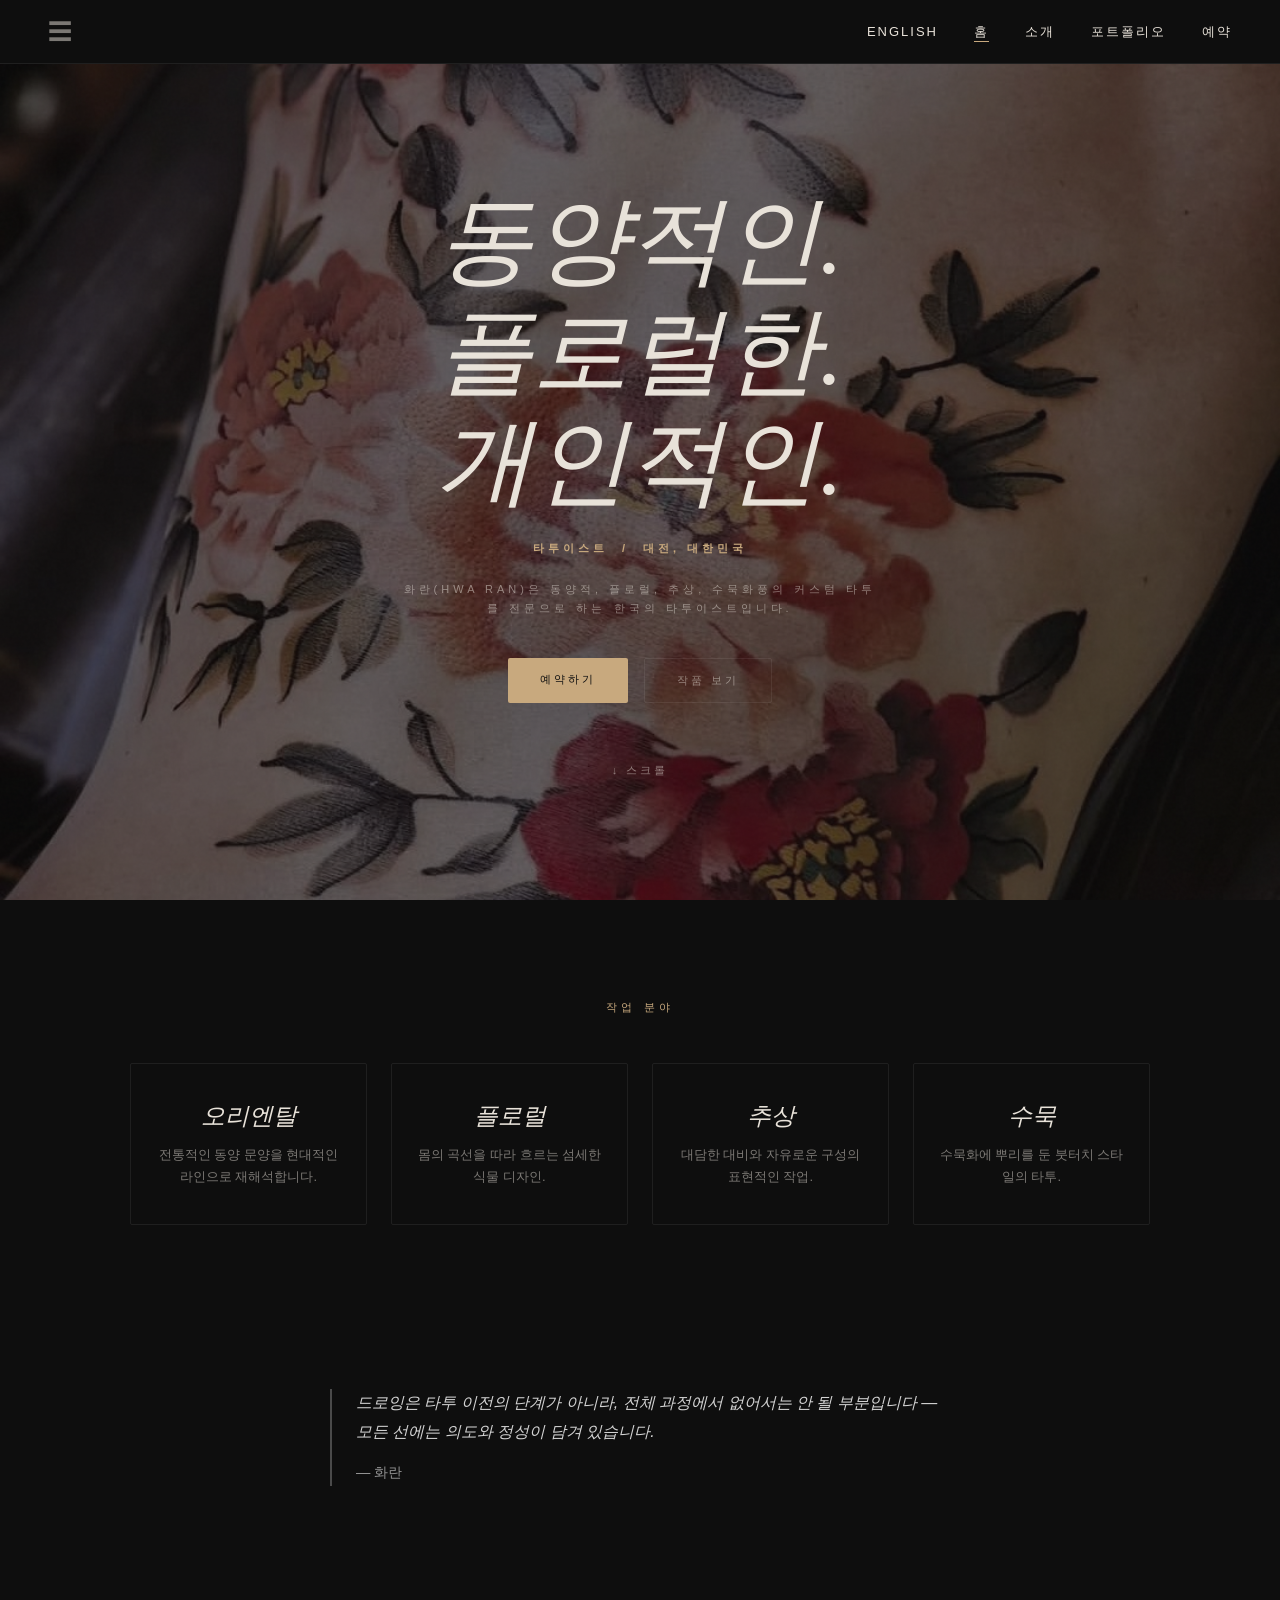
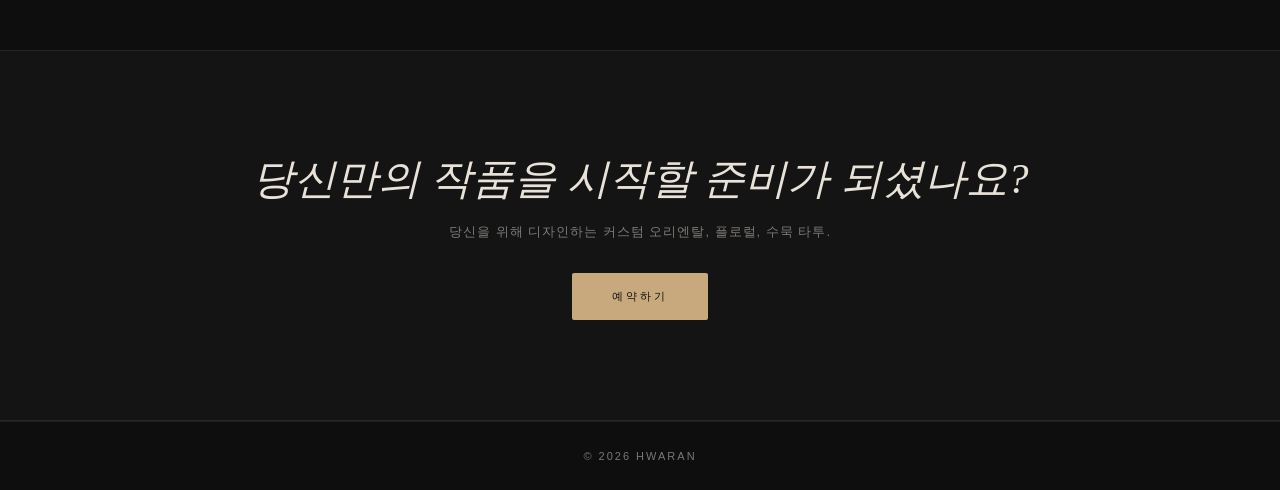
==== ko/index.html @ 33d9d819 "Update links and content in index.html" ====
<!DOCTYPE html>
<html lang="ko">
<head>
    <meta charset="UTF-8">
    <meta name="viewport" content="width=device-width, initial-scale=1.0"/>

    <!-- Google tag (gtag.js) -->
    <script async src="https://www.googletagmanager.com/gtag/js?id=G-88E997X0PX"></script>
    <script>
      window.dataLayer = window.dataLayer || [];
      function gtag(){dataLayer.push(arguments);}
      gtag('js', new Date());
    
      gtag('config', 'G-88E997X0PX');
    </script>

    <link rel="alternate" hreflang="en" href="https://hwaran-tattoo.com/index.html">
    <link rel="alternate" hreflang="ko" href="https://hwaran-tattoo.com/ko/index.html">
    <link rel="alternate" hreflang="x-default" href="https://hwaran-tattoo.com/index.html">

    <title>Hwa Ran</title>
    <link rel="icon" href="../favicon.ico" sizes="any">
    <link rel="icon" type="image/png" sizes="32x32" href="../img/favicon-32x32.png">
    <link rel="icon" type="image/png" sizes="16x16" href="../img/favicon-16x16.png">
    <link rel="apple-touch-icon" sizes="180x180" href="../img/apple-icon-180x180.png">
    <link rel="stylesheet" href="../style.css"/>
</head>

<body>

<input type="checkbox" id="menu-toggle">

<header>
    <nav class="navbar">
        <label for="menu-toggle" class="menu-icon">☰</label>
        <ul class="nav-links">
            <li><a href="../index.html" class="lang-switch">English</a></li>
            <li><a href="index.html" class="active">홈</a></li>
            <li><a href="about.html">소개</a></li>
            <li><a href="portfolio.html">포트폴리오</a></li>
            <li><a href="booking.html">예약</a></li>
        </ul>
    </nav>
</header>

<aside class="sidebar">
    <h3>Hwa Ran</h3>
    <ul>
        <li><a href="https://www.instagram.com/hwa.ran_tattoo/" target="_blank">Instagram</a></li>
        <!-- This is a comment 
        <li>Artworks</li>
        <li>Contact</li>
        -->
                <!-- Projects Section -->
        <div class="sidebar-projects">
            <input type="checkbox" id="proj-toggle">
            <label for="proj-toggle" class="proj-header">
                <span class="proj-arrow">▶</span>
                <span class="proj-title">// projects</span>
            </label>
            <ul class="proj-list">
             <!--  -->
            <li><a href="../hwasan1.html">— hwasan1</a></li>
            </ul>
        </div>
    </ul>
</aside>

<label for="menu-toggle" class="overlay"></label>

<main class="main-content">
    <section class="hero">
        <div class="hero-bg" style="background-image:url('../img/wk7.jpeg')"></div>

        <div class="hero-text fade-in">
            <h1>
            동양적인.<br>
            플로럴한.<br>
            개인적인.
            </h1>
            <h2 class="hero-subtitle">타투이스트 &nbsp;/&nbsp; 대전, 대한민국</h2>

            <p class="hero-seo">화란(Hwa Ran)은 동양적, 플로럴, 추상, 수묵화풍의 커스텀 타투를 전문으로 하는 한국의 타투이스트입니다.</p>
            <div class="hero-buttons">
                <a href="booking.html">예약하기</a>
                <a href="portfolio.html">작품 보기</a>
            </div>
            <div class="scroll-down">↓ 스크롤</div>
        </div>
    </section>


<section class="specialties">
    <p class="section-eyebrow">작업 분야</p>
    <div class="specialties-grid">
        <div class="specialty-card">
            <h3>오리엔탈</h3>
            <p>전통적인 동양 문양을 현대적인 라인으로 재해석합니다.</p>
        </div>
        <div class="specialty-card">
            <h3>플로럴</h3>
            <p>몸의 곡선을 따라 흐르는 섬세한 식물 디자인.</p>
        </div>
        <div class="specialty-card">
            <h3>추상</h3>
            <p>대담한 대비와 자유로운 구성의 표현적인 작업.</p>
        </div>
        <div class="specialty-card">
            <h3>수묵</h3>
            <p>수묵화에 뿌리를 둔 붓터치 스타일의 타투.</p>
        </div>
    </div>
</section>

    <section class="philosophy">
        <blockquote class="quote">
            <p>드로잉은 타투 이전의 단계가 아니라, 전체 과정에서 없어서는 안 될 부분입니다 — 모든 선에는 의도와 정성이 담겨 있습니다.</p>
            <footer>— 화란</footer>
        </blockquote>
    </section>

    <section class="cta-banner">
        <h2>당신만의 작품을 시작할 준비가 되셨나요?</h2>
        <p>당신을 위해 디자인하는 커스텀 오리엔탈, 플로럴, 수묵 타투.</p>
        <a href="booking.html" class="cta-button">예약하기</a>
    </section>

</main>

<footer class="bottom-banner">
    <p>&copy; 2026 HwaRan</p>
</footer>

</body>
</html>
---- style.css ----
/* =========================
   RESET
========================= */

* {
    margin: 0;
    padding: 0;
    box-sizing: border-box;
}

/* =========================
   FONTS
========================= */

@import url('https://fonts.googleapis.com/css2?family=Share+Tech+Mono&display=swap');

@import url('https://fonts.googleapis.com/css2?family=Cormorant+Garamond:ital,wght@0,300;0,400;1,300;1,400&family=Noto+Sans+KR:wght@300;400&display=swap');

/* =========================
   CSS VARIABLES
========================= */

:root {
    --bg:        #0e0e0e;
    --surface:   #141414;
    --border:    rgba(255,255,255,0.07);
    --accent:    #c8a97e;        /* warm gold */
    --accent2:   #ff4d6d;
    --text:      #e8e2d9;
    --muted:     rgba(232,226,217,0.5);
    --nav-h:     64px;
}

/* =========================
   BASE
========================= */

body {
    font-family: 'Noto Sans KR', sans-serif;
    background: var(--bg);
    color: var(--text);
    overflow-x: hidden;
}

/* =========================
   HEADER / NAV
========================= */

header {
    position: fixed;
    top: 0;
    left: 0;
    width: 100%;
    height: var(--nav-h);

    background: var(--bg);           
    border-bottom: 1px solid var(--border);

    z-index: 1000;
}

/* NAV CONTAINER */
.navbar {
    height: 100%;
    display: flex;
    align-items: center;
    justify-content: space-between;
    padding: 0 48px;
}

/* =========================
   MENU TOGGLE
========================= */

#menu-toggle {
    display: none;
}

/* ☰ BUTTON */
.menu-icon {
    font-size: 24px;
    cursor: pointer;
    color: var(--muted);
    letter-spacing: 2px;
    transition: color 0.3s;
    user-select: none;
}

.menu-icon:hover {
    color: var(--text);
}

/* NAV LINKS */
.nav-links {
    list-style: none;
    display: flex;
    gap: 36px;
}

.nav-links a {
    text-decoration: none;
    color: var(--muted);
    font-size: 13px;
    letter-spacing: 2px;
    text-transform: uppercase;
    transition: color 0.3s;
}

.nav-links a:hover {
    color: var(--accent);
}

/* 현재 페이지 표시 */
.nav-links a.active {
    color: var(--text);
    border-bottom: 1px solid var(--accent);
    padding-bottom: 2px;
}

/* =========================
   SIDEBAR
========================= */

.sidebar {
    position: fixed;
    top: 0;
    left: 0;

    width: 240px;
    height: 100vh;

    background: var(--surface);
    border-right: 1px solid var(--border);

    padding: 32px 28px;
    padding-top: calc(var(--nav-h) + 32px);   /* ✅ nav 높이 아래서 시작 */

    transform: translateX(-260px);
    transition: transform 0.35s cubic-bezier(0.4,0,0.2,1);

    z-index: 1001;
}

/* OPEN SIDEBAR */
#menu-toggle:checked ~ .sidebar {
    transform: translateX(0);
}

/* SIDEBAR TITLE */
.sidebar h3 {
    font-family: 'Cormorant Garamond', serif;
    font-size: 22px;          /* ✅ 글씨 크게 */
    font-weight: 300;
    letter-spacing: 3px;
    color: var(--accent);
    margin-bottom: 32px;
    text-transform: uppercase;
}

/* SIDEBAR LIST */
.sidebar ul {
    list-style: none;
}

.sidebar li {
    margin: 0;
    border-bottom: 1px solid var(--border);
}

.sidebar li:first-child {
    border-top: 1px solid var(--border);
}

/* SIDEBAR LINKS & ITEMS */
.sidebar li a,
.sidebar li span,
.sidebar li {
    display: block;
    padding: 14px 0;

    font-size: 13px;          
    letter-spacing: 2.5px;
    text-transform: uppercase;
    text-decoration: none;      
    color: var(--muted);        

    cursor: pointer;
    transition: color 0.25s, padding-left 0.25s;
}

.sidebar li a:hover,
.sidebar li:hover {
    color: var(--accent);
    padding-left: 6px;
}

/* =========================
   OVERLAY
========================= */

.overlay {
    position: fixed;
    inset: 0;

    background: rgba(0,0,0,0.6);
    backdrop-filter: blur(2px);

    opacity: 0;
    visibility: hidden;

    transition: 0.3s ease;

    z-index: 1000;
    pointer-events: none;
}

/* SHOW OVERLAY */
#menu-toggle:checked ~ .overlay {
    pointer-events: auto;
    opacity: 1;
    visibility: visible;
}

/* =========================
   MAIN CONTENT
========================= */

.main-content {
    margin-top: var(--nav-h);
    padding: 0;
}

/* =========================
   HERO
========================= */

.hero {
    min-height: calc(100vh - var(--nav-h));
    display: flex;
    justify-content: center;
    align-items: center;
    text-align: center;

    background: var(--bg);    
    position: relative;
    overflow: hidden;
}

/* subtle grain texture */
.hero::before {
    content: '';
    position: absolute;
    inset: 0;
    background-image: url("data:image/svg+xml,%3Csvg viewBox='0 0 256 256' xmlns='http://www.w3.org/2000/svg'%3E%3Cfilter id='noise'%3E%3CfeTurbulence type='fractalNoise' baseFrequency='0.9' numOctaves='4' stitchTiles='stitch'/%3E%3C/filter%3E%3Crect width='100%25' height='100%25' filter='url(%23noise)' opacity='0.03'/%3E%3C/svg%3E");
    pointer-events: none;
}

.hero-text {
    position: relative;
    z-index: 1;
}

.hero h1 {
    font-family: 'Cormorant Garamond', serif;
    font-size: clamp(52px, 8vw, 96px);
    font-weight: 300;
    font-style: italic;
    line-height: 1.15;
    letter-spacing: -0.5px;
    color: var(--text);
}

.hero p {
    margin-top: 24px;
    font-size: 11px;
    letter-spacing: 4px;
    text-transform: uppercase;
    color: var(--muted);
}

/* HERO BUTTONS */
.hero-buttons {
    margin-top: 40px;
    display: flex;
    gap: 16px;
    justify-content: center;
}

.hero-buttons a {
    text-decoration: none;
    font-size: 11px;
    letter-spacing: 3px;
    text-transform: uppercase;
    padding: 14px 32px;
    border-radius: 2px;
    transition: all 0.3s;
}

.hero-buttons a:first-child {
    background: var(--accent);
    color: #0e0e0e;
}

.hero-buttons a:first-child:hover {
    background: #d4b88e;
}

.hero-buttons a:last-child {
    border: 1px solid var(--border);
    color: var(--muted);
}

.hero-buttons a:last-child:hover {
    border-color: var(--accent);
    color: var(--accent);
}

/* SCROLL DOWN */
.scroll-down {
    margin-top: 60px;
    font-size: 11px;
    letter-spacing: 3px;
    text-transform: uppercase;
    color: var(--muted);
    animation: float 2.5s ease-in-out infinite;
}

@keyframes float {
    0%, 100% { transform: translateY(0); }
    50% { transform: translateY(6px); }
}

/* =========================
   FOOTER
========================= */

.bottom-banner {
    text-align: center;
    padding: 28px;
    border-top: 1px solid var(--border);
    font-size: 11px;
    letter-spacing: 2px;
    text-transform: uppercase;
    color: var(--muted);
    background: var(--bg);
}

/* =========================
   MOBILE
========================= */

@media (max-width: 768px) {

    
    header {
        position: fixed;
        width: 100vw;         
        left: 0;
    }

    .navbar {
        padding: 0 16px;
        gap: 8px;
    }

   
    .nav-links {
        gap: 14px;
    }

    .nav-links a {
        font-size: 10px;
        letter-spacing: 1px;
    }

    .menu-icon {
        font-size: 20px;
    }

    /* SIDEBAR */
    .sidebar {
        width: 200px;
    }

    /* HERO */
    .hero h1 {
        font-size: clamp(38px, 10vw, 56px);
    }

    .hero-buttons {
        flex-direction: column;
        align-items: center;
        gap: 12px;
    }

    .hero-buttons a {
        width: 200px;
        text-align: center;
    }

    /* ABOUT */
    .about-page {
        grid-template-columns: 1fr;
        padding: 32px 20px;
        gap: 32px;
    }

    .about-image-col {
        position: static;
    }

    .about-image-col img {
        aspect-ratio: 4/3;
    }

    /* PORTFOLIO */
    .portfolio {
        padding: 40px 16px;
    }

    .portfolio-grid {
        grid-template-columns: 1fr 1fr;
        gap: 10px;
    }

    .lb-thumb img {
        height: 180px;
    }

    /* BOOKING */
    .booking {
        padding: 48px 20px;
    }
   
   .booking-info,
    .contact-methods {
        padding: 22px 20px;
    }
}


/* =========================
   ABOUT PAGE 
========================= */

.about-page {
    min-height: calc(100vh - var(--nav-h));
    display: grid;
    grid-template-columns: minmax(260px, 380px) 1fr;
    max-width: 1100px;
    margin: 0 auto;
    padding: 80px 60px;
    gap: 80px;
    align-items: start;
}

/* LEFT: IMAGE COLUMN */
.about-image-col {
    position: sticky;
    top: calc(var(--nav-h) + 40px);
}

.about-image-col img {
    width: 100%;
    aspect-ratio: 3/4;
    object-fit: cover;
    max-height: calc(100vh - var(--nav-h) - 120px);
    border-radius: 2px;
    display: block;
    filter: grayscale(20%) contrast(1.05);
}

.about-image-caption {
    margin-top: 16px;
    font-size: 11px;
    letter-spacing: 2px;
    text-transform: uppercase;
    color: var(--muted);
}

/* RIGHT: TEXT COLUMN */
.about-text-col {
    padding-top: 20px;
}

.about-eyebrow {
    font-size: 10px;
    letter-spacing: 4px;
    text-transform: uppercase;
    color: var(--accent);
    margin-bottom: 24px;
}

.about-text-col h2 {
    font-family: 'Cormorant Garamond', serif;
    font-size: clamp(36px, 5vw, 58px);
    font-weight: 300;
    font-style: italic;
    line-height: 1.1;
    margin-bottom: 40px;
    color: var(--text);
}

.about-text-col p {
    font-size: 14px;
    line-height: 1.85;
    color: var(--muted);
    margin-bottom: 20px;
}

.about-divider {
    width: 40px;
    height: 1px;
    background: var(--accent);
    margin: 36px 0;
    opacity: 0.5;
}

.about-link {
    display: inline-flex;
    align-items: center;
    gap: 10px;
    font-size: 11px;
    letter-spacing: 3px;
    text-transform: uppercase;
    color: var(--accent);
    text-decoration: none;
    border-bottom: 1px solid transparent;
    padding-bottom: 2px;
    transition: border-color 0.3s;
}

.about-link:hover {
    border-color: var(--accent);
}

.about-link::after {
    content: '→';
}

@media (max-width: 768px) {
    .about-page {
        grid-template-columns: 1fr;
        padding: 40px 24px;
        gap: 40px;
    }
    .about-image-col {
        position: static;
    }
}

/* =========================
   PORTFOLIO PAGE
========================= */

.portfolio {
    max-width: 1100px;
    margin: 0 auto;
    padding: 60px 40px;
    text-align: center;
}

.portfolio h2 {
    font-family: 'Cormorant Garamond', serif;
    font-size: 48px;
    font-weight: 300;
    font-style: italic;
    margin-bottom: 12px;
}

.portfolio-subtitle {
    font-size: 11px;
    letter-spacing: 3px;
    text-transform: uppercase;
    color: var(--muted);
    margin-bottom: 48px;
}

.portfolio-grid {
    display: grid;
    grid-template-columns: repeat(auto-fit, minmax(260px, 1fr));
    gap: 16px;
}

.portfolio-grid img {
    width: 100%;
    height: 320px;
    object-fit: cover;
    border-radius: 2px;
    transition: 0.4s ease;
    filter: grayscale(10%);
}

.portfolio-grid img:hover {
    transform: scale(1.02);
    filter: grayscale(0%);
    box-shadow: 0 16px 40px rgba(0,0,0,0.5);
}

/* =========================
   BOOKING PAGE
========================= */

.booking {
    max-width: 560px;
    margin: 0 auto;
    padding: 80px 40px;
    text-align: center;
}

.booking h2 {
    font-family: 'Cormorant Garamond', serif;
    font-size: 48px;
    font-weight: 300;
    font-style: italic;
    margin-bottom: 12px;
}

.booking > p {
    font-size: 11px;
    letter-spacing: 3px;
    text-transform: uppercase;
    color: var(--muted);
    margin-bottom: 40px;
}

.qr-area img {
    width: 200px;
    max-width: 80%;
    border-radius: 4px;
    box-shadow: 0 0 40px rgba(200,169,126,0.12);
    margin-bottom: 16px;
}

.booking-form {
    width: 100%;
    margin: 48px auto 0;
    display: flex;
    flex-direction: column;
    gap: 16px;
}

.booking-form input,
.booking-form textarea {
    width: 100%;
    padding: 14px 18px;
    background: var(--surface);
    border: 1px solid var(--border);
    color: var(--text);
    font-family: 'Noto Sans KR', sans-serif;
    font-size: 14px;
    border-radius: 2px;
    outline: none;
    transition: border-color 0.3s, box-shadow 0.3s;
}

.booking-form input:focus,
.booking-form textarea:focus {
    border-color: var(--accent);
    box-shadow: 0 0 0 3px rgba(200,169,126,0.08);
}

.booking-form input::placeholder,
.booking-form textarea::placeholder {
    color: var(--muted);
    font-style: italic;
    font-size: 13px;
}

.booking-form button {
    padding: 14px;
    border: none;
    border-radius: 2px;
    background: var(--accent);
    color: #0e0e0e;
    font-family: 'Noto Sans KR', sans-serif;
    font-size: 12px;
    letter-spacing: 3px;
    text-transform: uppercase;
    cursor: pointer;
    transition: background 0.3s, transform 0.2s;
}

.booking-form button:hover {
    background: #d4b88e;
    transform: translateY(-1px);
}

/* =========================
   FADE IN ANIMATION
========================= */

.fade-in {
    opacity: 0;
    transform: translateY(24px);
    animation: fadeUp 0.9s cubic-bezier(0.4,0,0.2,1) forwards;
    animation-delay: 0.1s;
}

@keyframes fadeUp {
    to {
        opacity: 1;
        transform: translateY(0);
    }
}


/* =========================
   LIGHTBOX  (CSS-only, :target)
========================= */


.lb-thumb {
    display: block;
    cursor: zoom-in;
    border-radius: 2px;
    overflow: hidden;
}

.lb-thumb img {
    width: 100%;
    height: 320px;
    object-fit: cover;
    display: block;
    transition: transform 0.4s ease, filter 0.4s ease;
    filter: grayscale(10%);
}

.lb-thumb:hover img {
    transform: scale(1.03);
    filter: grayscale(0%);
    box-shadow: 0 16px 40px rgba(0,0,0,0.5);
}


.lightbox {
    position: fixed;
    inset: 0;
    z-index: 9999;

    display: flex;
    align-items: center;
    justify-content: center;

    background: rgba(10, 10, 10, 0.92);
    backdrop-filter: blur(6px);

    
    opacity: 0;
    visibility: hidden;
    pointer-events: none;

    transition: opacity 0.3s ease, visibility 0.3s ease;
}


.lightbox:target {
    opacity: 1;
    visibility: visible;
    pointer-events: auto;
}

/* expand img */
.lightbox img {
    max-width: min(90vw, 820px);
    max-height: 88vh;
    width: auto;
    height: auto;
    object-fit: contain;
    border-radius: 2px;

    transform: scale(0.92);
    transition: transform 0.35s cubic-bezier(0.4, 0, 0.2, 1);

    box-shadow: 0 32px 80px rgba(0,0,0,0.6);
}

.lightbox:target img {
    transform: scale(1);
}


.lb-close {
    position: absolute;
    inset: 0;
    cursor: zoom-out;
}


.lb-close::after {
    content: '✕';
    position: absolute;
    top: 24px;
    right: 32px;

    font-size: 20px;
    color: rgba(255,255,255,0.45);
    letter-spacing: 0;
    transition: color 0.2s;
    pointer-events: none;
}

.lightbox:target .lb-close:hover::after {
    color: var(--accent);
}


/* =========================
   SEE MORE  (CSS-only, checkbox trick)
========================= */


#show-more {
    display: none;
}


.lb-thumb.extra {
    display: none;
}


#show-more:checked ~ .portfolio-grid .lb-thumb.extra {
    display: block;
}


.see-more-btn {
    display: inline-flex;
    align-items: center;
    justify-content: center;
    margin-top: 40px;
    padding: 13px 40px;
    border: 1px solid var(--border);
    border-radius: 2px;
    cursor: pointer;
    font-size: 11px;
    letter-spacing: 3px;
    text-transform: uppercase;
    color: var(--muted);
    transition: border-color 0.3s, color 0.3s;
    user-select: none;
}

.see-more-btn:hover {
    border-color: var(--accent);
    color: var(--accent);
}


.label-more { display: inline; }
.label-less  { display: none;   }

#show-more:checked ~ .see-more-btn .label-more { display: none;   }
#show-more:checked ~ .see-more-btn .label-less  { display: inline; }


.sidebar-projects {
    margin-top: 28px;
    border-top: 1px solid rgba(0, 255, 100, 0.15);
    padding-top: 20px;
}

#proj-toggle {
    display: none;
}

.proj-header {
    display: flex;
    align-items: center;
    gap: 8px;
    cursor: pointer;
    user-select: none;
    padding: 4px 0 10px;
    transition: color 0.2s;
}

.proj-title {
    font-family: 'Share Tech Mono', monospace;
    font-size: 12px;
    letter-spacing: 2px;
    color: #00ff64;
    text-shadow: 0 0 8px rgba(0, 255, 100, 0.6),
                 0 0 20px rgba(0, 255, 100, 0.25);
    text-transform: lowercase;
}

.proj-arrow {
    font-size: 8px;
    color: #00ff64;
    text-shadow: 0 0 6px rgba(0, 255, 100, 0.7);
    transition: transform 0.3s cubic-bezier(0.4,0,0.2,1);
    display: inline-block;
}

#proj-toggle:checked ~ .proj-header .proj-arrow {
    transform: rotate(90deg);
}

.proj-list {
    list-style: none;
    max-height: 0;
    overflow: hidden;
    transition: max-height 0.35s cubic-bezier(0.4,0,0.2,1),
                opacity 0.3s ease;
    opacity: 0;
}

#proj-toggle:checked ~ .proj-list {
    max-height: 300px;
    opacity: 1;
}

.proj-list li {
    border: none;
    margin: 0;
}

.proj-list li a {
    font-family: 'Share Tech Mono', monospace;
    font-size: 11px;
    letter-spacing: 1.5px;
    color: rgba(0, 255, 100, 0.55);
    text-decoration: none;
    padding: 8px 0 8px 12px;
    display: block;
    text-transform: lowercase;
    border-left: 1px solid rgba(0, 255, 100, 0.2);
    margin-left: 4px;
    transition: color 0.2s, border-color 0.2s, text-shadow 0.2s, padding-left 0.2s;
}

.proj-list li a:hover {
    color: #00ff64;
    border-color: #00ff64;
    padding-left: 18px;
    text-shadow: 0 0 8px rgba(0, 255, 100, 0.7),
                 0 0 20px rgba(0, 255, 100, 0.3);
}

.hw-math {
    display: block;
    font-family: 'Share Tech Mono', monospace;
    font-size: 18px;
    font-style: normal;
    font-weight: 300;
    color: #00ff64;
    text-shadow: 0 0 10px rgba(0, 255, 100, 0.5),
                 0 0 24px rgba(0, 255, 100, 0.2);
    margin-top: 12px;
    letter-spacing: 4px;
}

.hw-math sub {
    font-size: 9px;
    color: rgba(0, 255, 100, 0.6);
}

.hw-nand {
    color: #00ff64;
    text-shadow: 0 0 10px rgba(0,255,100,0.6),
                 0 0 24px rgba(0,255,100,0.2);
    font-style: normal;
    font-weight: 400;
}

.hw-nand-block {
    display: flex;
    align-items: center;
    gap: 48px;
    margin: 28px 0 8px;
}

.hw-nand-symbol svg {
    width: 130px;
    opacity: 0.85;
    filter: drop-shadow(0 0 6px rgba(0,255,100,0.4));
}

.hw-truth-table {
    font-family: 'Share Tech Mono', monospace;
    font-size: 12px;
    letter-spacing: 2px;
}

.hw-tt-row {
    display: grid;
    grid-template-columns: 32px 32px 48px;
    padding: 6px 0;
    border-bottom: 1px solid rgba(0,255,100,0.08);
    color: rgba(0,255,100,0.5);
}

.hw-tt-row.header {
    color: rgba(0,255,100,0.3);
    font-size: 10px;
    border-bottom: 1px solid rgba(0,255,100,0.2);
    margin-bottom: 4px;
}

.hw-tt-row.last {
    border-bottom: none;
}

.hw-tt-row .bright {
    color: #00ff64;
    text-shadow: 0 0 6px rgba(0,255,100,0.5);
}

.hw-tt-row .dim {
    color: rgba(0,255,100,0.25);
}

@media (max-width: 768px) {
    .hw-nand-block {
        flex-direction: column;
        align-items: flex-start;
        gap: 24px;
    }
}

.quote {
  margin: 4rem 0;
  padding-left: 1.5rem;
  border-left: 2px solid rgba(255,255,255,.25);
  font-style: italic;
  color: rgba(255,255,255,.82);
  line-height: 1.8;
}

.quote p {
  margin: 0 0 .8rem;
}

.quote footer {
  font-style: normal;
  font-size: .9rem;
  color: rgba(255,255,255,.55);
}

.quote cite {
  font-style: italic;
}

.hero-bg {
    position: absolute;
    inset: 0;
    background-size: cover;
    background-position: center;
    opacity: 0.43;          /* Transparent von 0 bis 1  */
    z-index: 0;
    filter: grayscale(15%);
}

.hero-subtitle {
    margin-top: 24px;
    font-size: 11px;
    letter-spacing: 4px;
    text-transform: uppercase;
    color: var(--accent);
}

.hero-seo {
    margin-top: 12px;
    max-width: 480px;
    font-size: 13px;
    letter-spacing: 0.5px;
    text-transform: none;
    line-height: 1.7;
    color: var(--muted);
}

/* =========================
   SPECIALTIES
========================= */

.specialties {
    max-width: 1100px;
    margin: 0 auto;
    padding: 100px 40px;
    text-align: center;
}

.section-eyebrow {
    font-size: 11px;
    letter-spacing: 4px;
    text-transform: uppercase;
    color: var(--accent);
    margin-bottom: 48px;
}

.specialties-grid {
    display: grid;
    grid-template-columns: repeat(auto-fit, minmax(200px, 1fr));
    gap: 24px;
}

.specialty-card {
    padding: 36px 20px;
    border: 1px solid var(--border);
    border-radius: 2px;
    transition: border-color 0.3s;
}

.specialty-card:hover {
    border-color: var(--accent);
}

.specialty-card h3 {
    font-family: 'Cormorant Garamond', serif;
    font-size: 24px;
    font-weight: 300;
    font-style: italic;
    color: var(--text);
    margin-bottom: 12px;
}

.specialty-card p {
    font-size: 13px;
    line-height: 1.7;
    color: var(--muted);
}

/* =========================
   PHILOSOPHY (index page)
========================= */

.philosophy {
    max-width: 700px;
    margin: 0 auto;
    padding: 0 40px 100px;
}

/* =========================
   CTA BANNER
========================= */

.cta-banner {
    background: var(--surface);
    border-top: 1px solid var(--border);
    border-bottom: 1px solid var(--border);
    padding: 100px 40px;
    text-align: center;
}

.cta-banner h2 {
    font-family: 'Cormorant Garamond', serif;
    font-size: clamp(28px, 4vw, 42px);
    font-weight: 300;
    font-style: italic;
    color: var(--text);
    margin-bottom: 16px;
}

.cta-banner p {
    font-size: 13px;
    letter-spacing: 1px;
    color: var(--muted);
    margin-bottom: 32px;
}

.cta-button {
    display: inline-block;
    text-decoration: none;
    font-size: 11px;
    letter-spacing: 3px;
    text-transform: uppercase;
    padding: 16px 40px;
    background: var(--accent);
    color: #0e0e0e;
    border-radius: 2px;
    transition: background 0.3s;
}

.cta-button:hover {
    background: #d4b88e;
}

@media (max-width: 768px) {
    .specialties,
    .philosophy,
    .cta-banner {
        padding-left: 20px;
        padding-right: 20px;
    }
}

.about-links-group {
    display: flex;
    flex-direction: column;
    gap: 14px;
}

.about-link,
.about-link-inline,
.nav-links a {
    color: inherit;
}

.about-link:visited,
.about-link-inline:visited,
.nav-links a:visited {
    color: inherit;
}

/* BOOKING: HOW-TO-BOOK & CONTACT */
.booking-info,
.contact-methods {
    text-align: left;
    margin-bottom: 40px;
    padding: 28px 32px;
    background: var(--surface);
    border: 1px solid var(--border);
    border-radius: 4px;
}

.booking-info h3,
.contact-methods h3 {
    font-family: 'Cormorant Garamond', serif;
    font-size: 22px;
    font-weight: 300;
    font-style: italic;
    color: var(--accent);
    margin-bottom: 18px;
}

.booking-info ol {
    list-style: none;
    counter-reset: step;
    display: flex;
    flex-direction: column;
    gap: 14px;
}

.booking-info ol > li {
    counter-increment: step;
    position: relative;
    padding-left: 30px;
    font-size: 14px;
    line-height: 1.7;
    color: var(--muted);
}

.booking-info ol > li::before {
    content: counter(step);
    position: absolute;
    left: 0;
    top: 0;
    width: 20px;
    height: 20px;
    border: 1px solid var(--accent);
    border-radius: 50%;
    color: var(--accent);
    font-size: 11px;
    font-family: 'Share Tech Mono', monospace;
    display: flex;
    align-items: center;
    justify-content: center;
}

.booking-info ol > li > ul {
    list-style: none;
    margin-top: 10px;
    display: flex;
    flex-direction: column;
    gap: 8px;
}

.booking-info ol > li > ul li {
    font-size: 13px;
    color: var(--muted);
    padding-left: 16px;
    position: relative;
}

.booking-info ol > li > ul li::before {
    content: '—';
    position: absolute;
    left: 0;
    color: var(--accent);
}

.contact-methods ul {
    list-style: none;
    display: flex;
    flex-direction: column;
    gap: 12px;
}

.contact-methods li {
    font-size: 14px;
    line-height: 1.6;
    color: var(--muted);
}

.contact-methods strong {
    color: var(--text);
    font-weight: 400;
    letter-spacing: 0.5px;
}

.contact-methods a {
    color: var(--accent);
    text-decoration: none;
    border-bottom: 1px solid transparent;
    transition: border-color 0.3s;
}

.contact-methods a:hover {
    border-color: var(--accent);
}

.qr-area {
    text-align: center;
}

.qr-area img {
    width: 200px;
    max-width: 80%;
    border-radius: 4px;
    box-shadow: 0 0 40px rgba(200,169,126,0.12);
    margin-bottom: 16px;
}
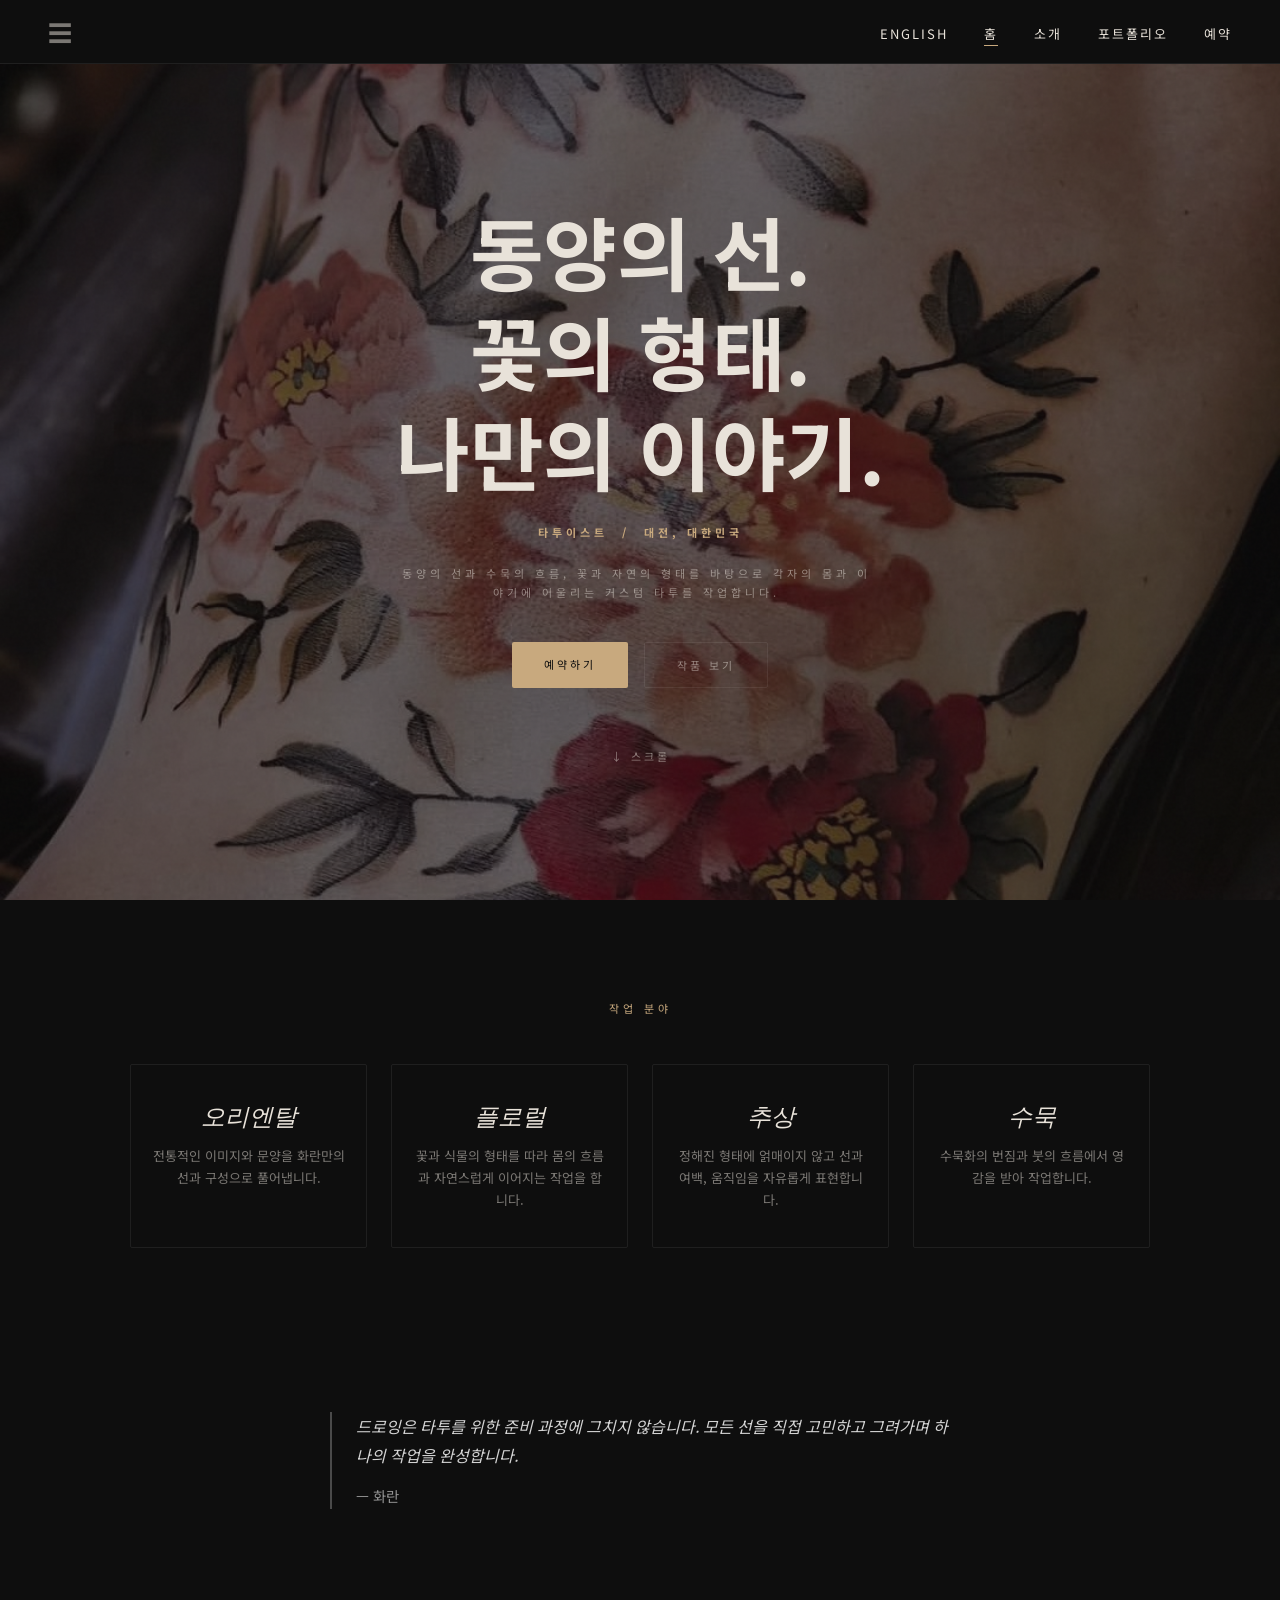
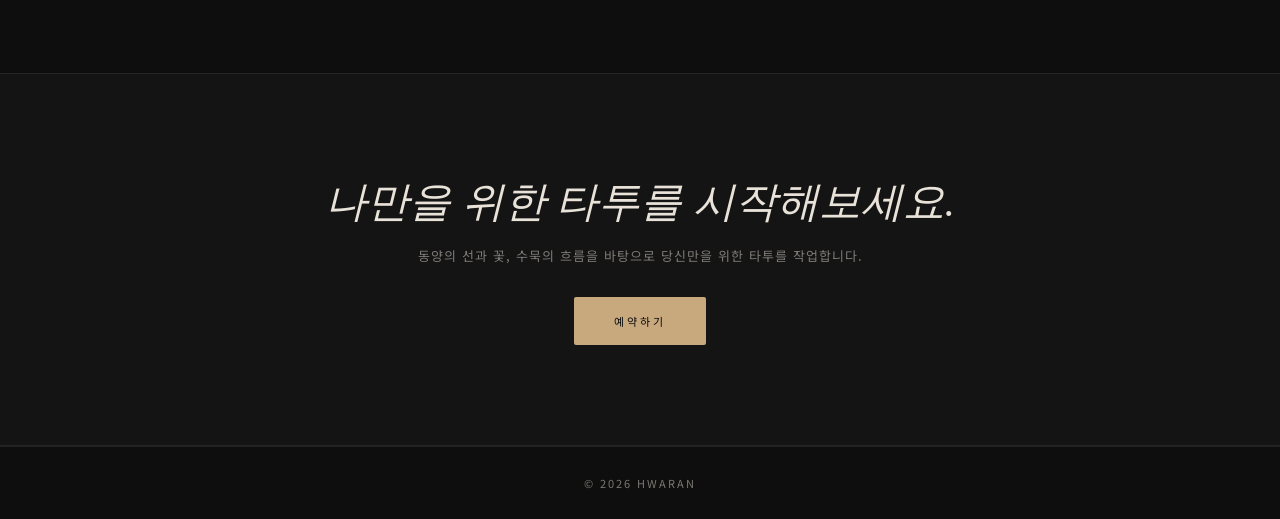
==== commit 0f953255: "Revise HTML content for SEO and clarity Updated the title and meta description for SEO. Revised vari" ====
--- a/ko/index.html
+++ b/ko/index.html
@@ -18,11 +18,28 @@
     <link rel="alternate" hreflang="ko" href="https://hwaran-tattoo.com/ko/index.html">
     <link rel="alternate" hreflang="x-default" href="https://hwaran-tattoo.com/index.html">
 
-    <title>Hwa Ran</title>
+        <script>
+    (function(){
+      try {
+        var pref = localStorage.getItem('hr_lang');
+        if (pref === 'en') {
+          location.replace('../' + location.pathname.split('/').pop());
+          return;
+        }
+    
+      } catch(e) {}
+    })();
+    </script>
+
+    <title>대전타투 화란타투 | Hwa Ran Tattoo</title>
+    <meta name="description" content="대전타투 화란타투. 동양의 선과 수묵의 흐름, 꽃과 자연의 형태를 바탕으로 각자의 몸과 이야기에 어울리는 커스텀 타투를 작업합니다.">
     <link rel="icon" href="../favicon.ico" sizes="any">
     <link rel="icon" type="image/png" sizes="32x32" href="../img/favicon-32x32.png">
     <link rel="icon" type="image/png" sizes="16x16" href="../img/favicon-16x16.png">
     <link rel="apple-touch-icon" sizes="180x180" href="../img/apple-icon-180x180.png">
+    <link rel="preconnect" href="https://fonts.googleapis.com">
+    <link rel="preconnect" href="https://fonts.gstatic.com" crossorigin>
+    <link href="https://fonts.googleapis.com/css2?family=Noto+Sans+KR:wght@400;500;600;700&display=swap" rel="stylesheet">
     <link rel="stylesheet" href="../style.css"/>
 </head>
 
@@ -34,7 +51,7 @@
     <nav class="navbar">
         <label for="menu-toggle" class="menu-icon">☰</label>
         <ul class="nav-links">
-            <li><a href="../index.html" class="lang-switch">English</a></li>
+            <li><a href="../index.html" class="lang-switch"onclick="localStorage.setItem('hr_lang','en')">English</a></li>
             <li><a href="index.html" class="active">홈</a></li>
             <li><a href="about.html">소개</a></li>
             <li><a href="portfolio.html">포트폴리오</a></li>
@@ -74,13 +91,13 @@
 
         <div class="hero-text fade-in">
             <h1>
-            동양적인.<br>
-            플로럴한.<br>
-            개인적인.
+            동양의 선.<br>
+            꽃의 형태.<br>
+            나만의 이야기.
             </h1>
             <h2 class="hero-subtitle">타투이스트 &nbsp;/&nbsp; 대전, 대한민국</h2>
 
-            <p class="hero-seo">화란(Hwa Ran)은 동양적, 플로럴, 추상, 수묵화풍의 커스텀 타투를 전문으로 하는 한국의 타투이스트입니다.</p>
+            <p class="hero-seo">동양의 선과 수묵의 흐름, 꽃과 자연의 형태를 바탕으로 각자의 몸과 이야기에 어울리는 커스텀 타투를 작업합니다.</p>
             <div class="hero-buttons">
                 <a href="booking.html">예약하기</a>
                 <a href="portfolio.html">작품 보기</a>
@@ -95,33 +112,33 @@
     <div class="specialties-grid">
         <div class="specialty-card">
             <h3>오리엔탈</h3>
-            <p>전통적인 동양 문양을 현대적인 라인으로 재해석합니다.</p>
+            <p>전통적인 이미지와 문양을 화란만의 선과 구성으로 풀어냅니다.</p>
         </div>
         <div class="specialty-card">
             <h3>플로럴</h3>
-            <p>몸의 곡선을 따라 흐르는 섬세한 식물 디자인.</p>
+            <p>꽃과 식물의 형태를 따라 몸의 흐름과 자연스럽게 이어지는 작업을 합니다.</p>
         </div>
         <div class="specialty-card">
             <h3>추상</h3>
-            <p>대담한 대비와 자유로운 구성의 표현적인 작업.</p>
+            <p>정해진 형태에 얽매이지 않고 선과 여백, 움직임을 자유롭게 표현합니다.</p>
         </div>
         <div class="specialty-card">
             <h3>수묵</h3>
-            <p>수묵화에 뿌리를 둔 붓터치 스타일의 타투.</p>
+            <p>수묵화의 번짐과 붓의 흐름에서 영감을 받아 작업합니다.</p>
         </div>
     </div>
 </section>
 
     <section class="philosophy">
         <blockquote class="quote">
-            <p>드로잉은 타투 이전의 단계가 아니라, 전체 과정에서 없어서는 안 될 부분입니다 — 모든 선에는 의도와 정성이 담겨 있습니다.</p>
+            <p>드로잉은 타투를 위한 준비 과정에 그치지 않습니다. 모든 선을 직접 고민하고 그려가며 하나의 작업을 완성합니다.</p>
             <footer>— 화란</footer>
         </blockquote>
     </section>
 
     <section class="cta-banner">
-        <h2>당신만의 작품을 시작할 준비가 되셨나요?</h2>
-        <p>당신을 위해 디자인하는 커스텀 오리엔탈, 플로럴, 수묵 타투.</p>
+        <h2>나만을 위한 타투를 시작해보세요.</h2>
+        <p>동양의 선과 꽃, 수묵의 흐름을 바탕으로 당신만을 위한 타투를 작업합니다.</p>
         <a href="booking.html" class="cta-button">예약하기</a>
     </section>
 
--- a/style.css
+++ b/style.css
@@ -133,7 +133,7 @@
     border-right: 1px solid var(--border);
 
     padding: 32px 28px;
-    padding-top: calc(var(--nav-h) + 32px);   /* ✅ nav 높이 아래서 시작 */
+    padding-top: calc(var(--nav-h) + 32px); 
 
     transform: translateX(-260px);
     transition: transform 0.35s cubic-bezier(0.4,0,0.2,1);
@@ -149,7 +149,7 @@
 /* SIDEBAR TITLE */
 .sidebar h3 {
     font-family: 'Cormorant Garamond', serif;
-    font-size: 22px;          /* ✅ 글씨 크게 */
+    font-size: 22px;          
     font-weight: 300;
     letter-spacing: 3px;
     color: var(--accent);
@@ -261,11 +261,11 @@
 }
 
 .hero h1 {
-    font-family: 'Cormorant Garamond', serif;
-    font-size: clamp(52px, 8vw, 96px);
-    font-weight: 300;
-    font-style: italic;
-    line-height: 1.15;
+    font-family: 'Noto Sans KR', sans-serif;
+    font-size: clamp(44px, 7vw, 80px);
+    font-weight: 700;
+    font-style: normal;
+    line-height: 1.25;
     letter-spacing: -0.5px;
     color: var(--text);
 }
@@ -492,11 +492,11 @@
 }
 
 .about-text-col h2 {
-    font-family: 'Cormorant Garamond', serif;
-    font-size: clamp(36px, 5vw, 58px);
-    font-weight: 300;
-    font-style: italic;
-    line-height: 1.1;
+    font-family: 'Noto Sans KR', sans-serif;
+    font-size: clamp(32px, 4.5vw, 52px);
+    font-weight: 700;
+    font-style: normal;
+    line-height: 1.25;
     margin-bottom: 40px;
     color: var(--text);
 }
@@ -561,10 +561,10 @@
 }
 
 .portfolio h2 {
-    font-family: 'Cormorant Garamond', serif;
+    font-family: 'Noto Sans KR', sans-serif;
     font-size: 48px;
-    font-weight: 300;
-    font-style: italic;
+    font-weight: 600;
+    font-style: normal;
     margin-bottom: 12px;
 }
 
@@ -609,10 +609,10 @@
 }
 
 .booking h2 {
-    font-family: 'Cormorant Garamond', serif;
-    font-size: 48px;
-    font-weight: 300;
-    font-style: italic;
+    font-family: 'Noto Sans KR', sans-serif;
+    font-size: 40px;
+    font-weight: 600;
+    font-style: normal;
     margin-bottom: 12px;
 }
 
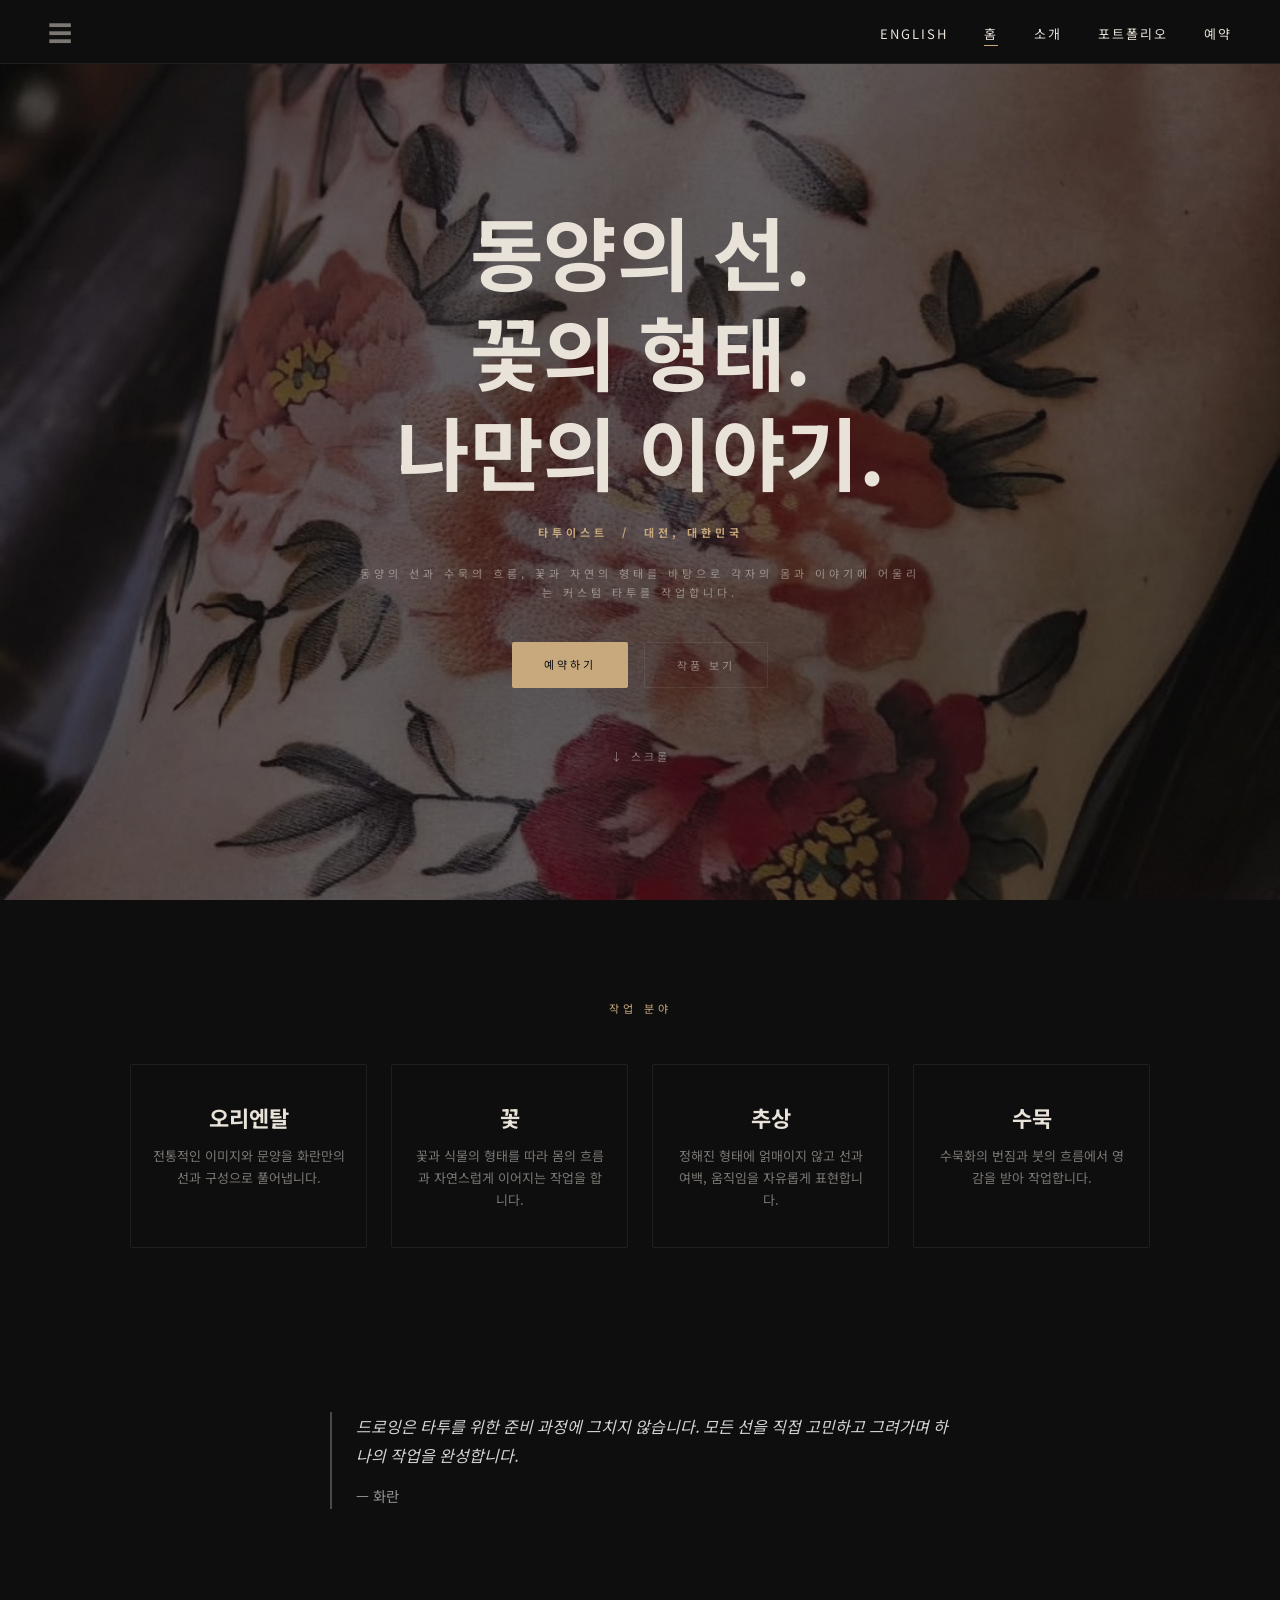
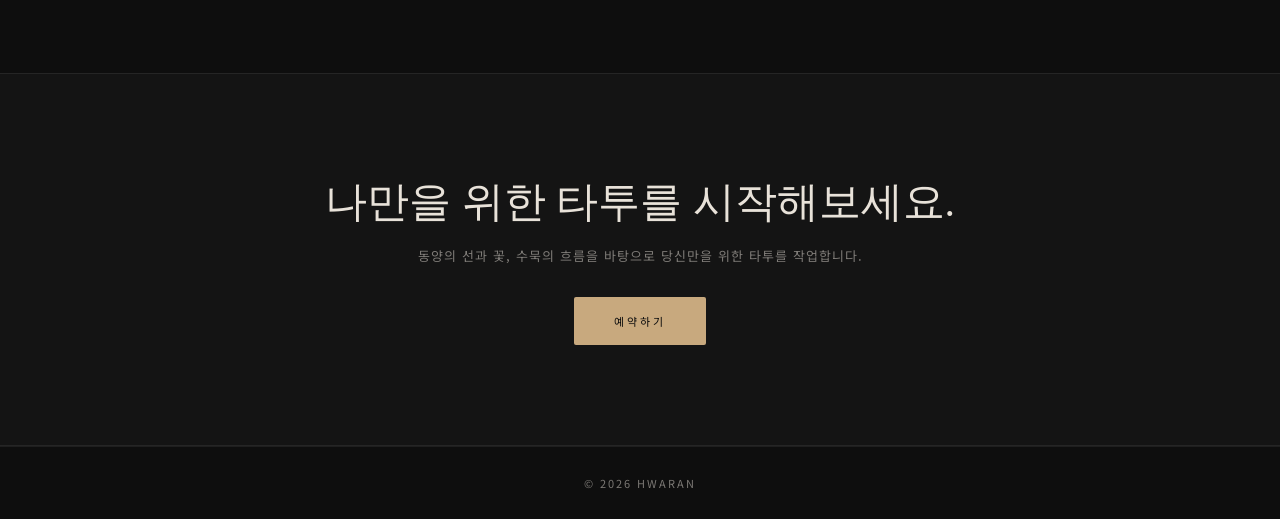
==== commit cac2a039: "Change heading from '플로럴' to '꽃'" ====
--- a/ko/index.html
+++ b/ko/index.html
@@ -115,7 +115,7 @@
             <p>전통적인 이미지와 문양을 화란만의 선과 구성으로 풀어냅니다.</p>
         </div>
         <div class="specialty-card">
-            <h3>플로럴</h3>
+            <h3>꽃</h3>
             <p>꽃과 식물의 형태를 따라 몸의 흐름과 자연스럽게 이어지는 작업을 합니다.</p>
         </div>
         <div class="specialty-card">
--- a/style.css
+++ b/style.css
@@ -663,7 +663,7 @@
 .booking-form input::placeholder,
 .booking-form textarea::placeholder {
     color: var(--muted);
-    font-style: italic;
+    font-style: normal;
     font-size: 13px;
 }
 
@@ -1062,7 +1062,7 @@
 
 .hero-seo {
     margin-top: 12px;
-    max-width: 480px;
+    max-width: 560px;
     font-size: 13px;
     letter-spacing: 0.5px;
     text-transform: none;
@@ -1107,10 +1107,10 @@
 }
 
 .specialty-card h3 {
-    font-family: 'Cormorant Garamond', serif;
-    font-size: 24px;
-    font-weight: 300;
-    font-style: italic;
+    font-family: 'Noto Sans KR', sans-serif;
+    font-size: 22px;
+    font-weight: 700;
+    font-style: normal;
     color: var(--text);
     margin-bottom: 12px;
 }
@@ -1147,7 +1147,7 @@
     font-family: 'Cormorant Garamond', serif;
     font-size: clamp(28px, 4vw, 42px);
     font-weight: 300;
-    font-style: italic;
+    font-style: normal;
     color: var(--text);
     margin-bottom: 16px;
 }
@@ -1219,7 +1219,7 @@
     font-family: 'Cormorant Garamond', serif;
     font-size: 22px;
     font-weight: 300;
-    font-style: italic;
+    font-style: normal;
     color: var(--accent);
     margin-bottom: 18px;
 }
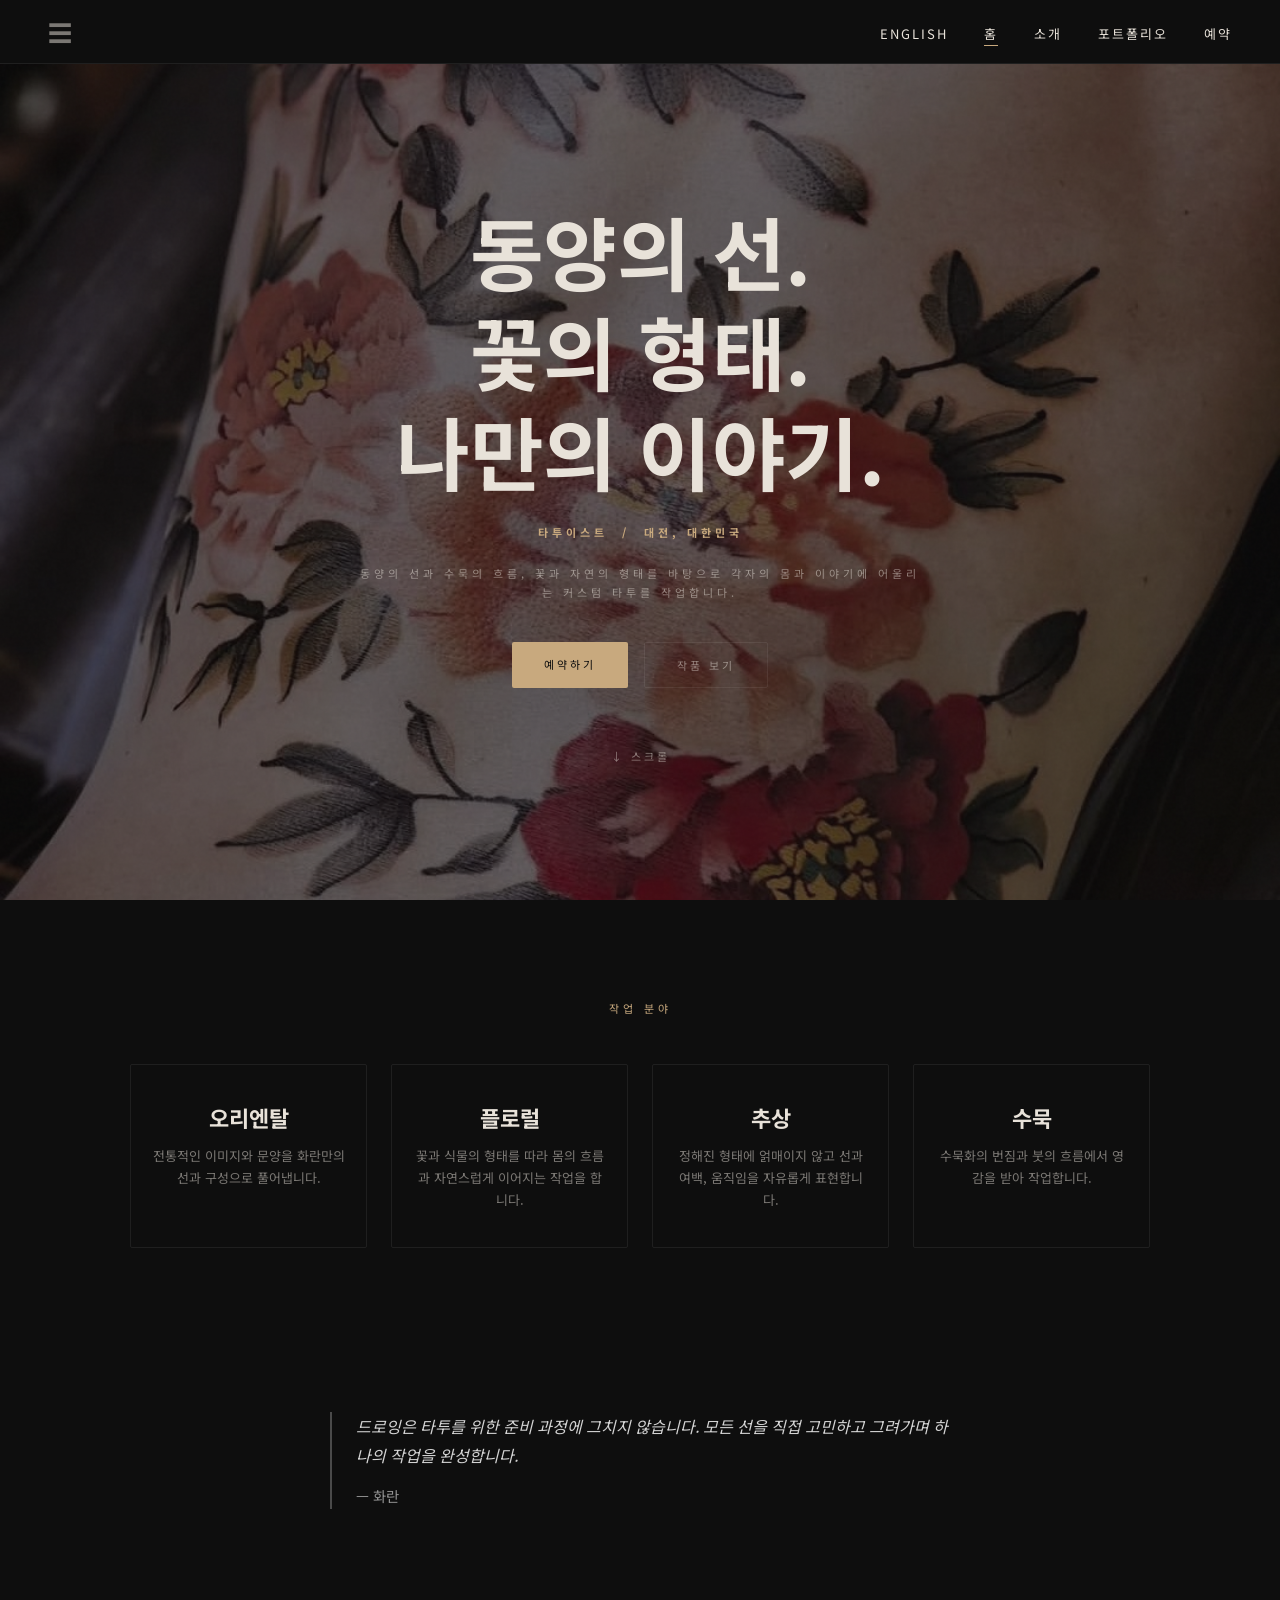
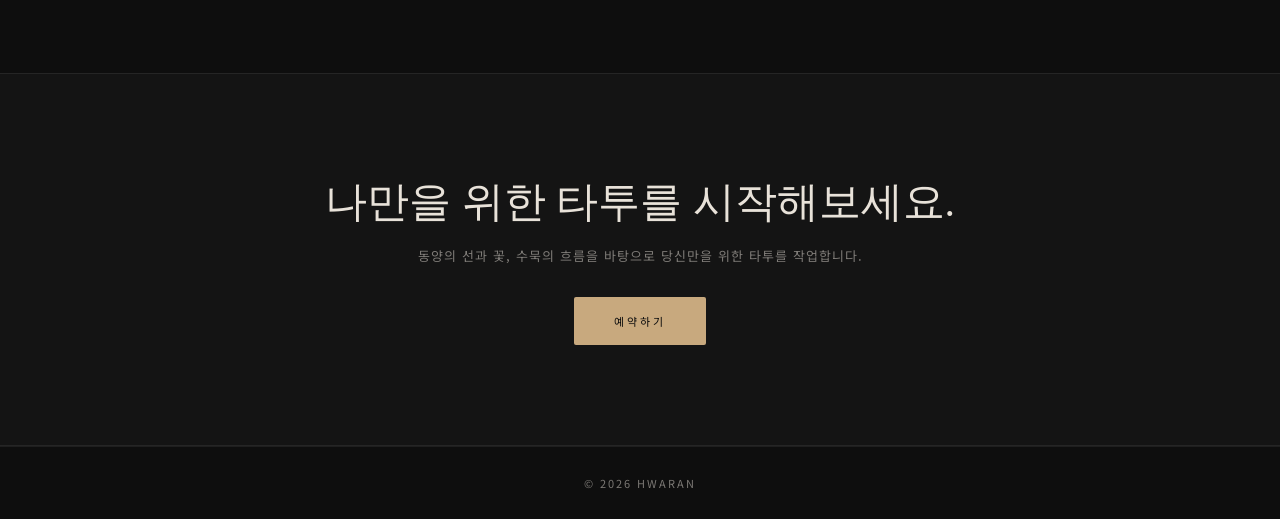
==== commit 7919d83f: "Rename '꽃' to '플로럴' in index.html" ====
--- a/ko/index.html
+++ b/ko/index.html
@@ -41,6 +41,33 @@
     <link rel="preconnect" href="https://fonts.gstatic.com" crossorigin>
     <link href="https://fonts.googleapis.com/css2?family=Noto+Sans+KR:wght@400;500;600;700&display=swap" rel="stylesheet">
     <link rel="stylesheet" href="../style.css"/>
+
+        <div id="petalContainer"></div>
+
+    <script>
+    const container = document.getElementById('petalContainer');
+    
+    const PETAL_COUNT = 18;
+    
+    for (let i = 0; i < PETAL_COUNT; i++) {
+      const p = document.createElement('div');
+    
+      p.className = 'petal';
+    
+      const left = Math.random() * 100;
+      const duration = 10 + Math.random() * 10;
+      const delay = Math.random() * 10;
+      const scale = 0.6 + Math.random() * 0.8;
+    
+      p.style.left = left + '%';
+      p.style.animationDuration = duration + 's';
+      p.style.animationDelay = '-' + delay + 's';
+      p.style.transform = `scale(${scale})`;
+    
+      container.appendChild(p);
+    }
+    </script>  
+    
 </head>
 
 <body>
@@ -115,7 +142,7 @@
             <p>전통적인 이미지와 문양을 화란만의 선과 구성으로 풀어냅니다.</p>
         </div>
         <div class="specialty-card">
-            <h3>꽃</h3>
+            <h3>플로럴</h3>
             <p>꽃과 식물의 형태를 따라 몸의 흐름과 자연스럽게 이어지는 작업을 합니다.</p>
         </div>
         <div class="specialty-card">
--- a/style.css
+++ b/style.css
@@ -1321,3 +1321,52 @@
     box-shadow: 0 0 40px rgba(200,169,126,0.12);
     margin-bottom: 16px;
 }
+/* =========================
+animation overall
+========================= */
+/* floating petals */
+#petalContainer {
+  position: fixed;
+  inset: 0;
+  pointer-events: none;
+  overflow: hidden;
+  z-index: 10;
+}
+
+.petal {
+  position: absolute;
+  top: -30px;
+  width: 14px;
+  height: 20px;
+  background: linear-gradient(
+    160deg,
+    #c8a97e,
+    rgba(200,169,126,0.15)
+  );
+  border-radius: 0 100% 0 100%;
+  opacity: 0.55;
+  animation: floatPetal linear infinite;
+  transform-style: preserve-3d;
+}
+
+@keyframes floatPetal {
+  0% {
+    transform: translateY(-10vh) translateX(0)
+               rotate(0deg) rotateY(0deg);
+    opacity: 0;
+  }
+
+  10% {
+    opacity: 0.6;
+  }
+
+  90% {
+    opacity: 0.5;
+  }
+
+  100% {
+    transform: translateY(110vh) translateX(60px)
+               rotate(340deg) rotateY(360deg);
+    opacity: 0;
+  }
+}
